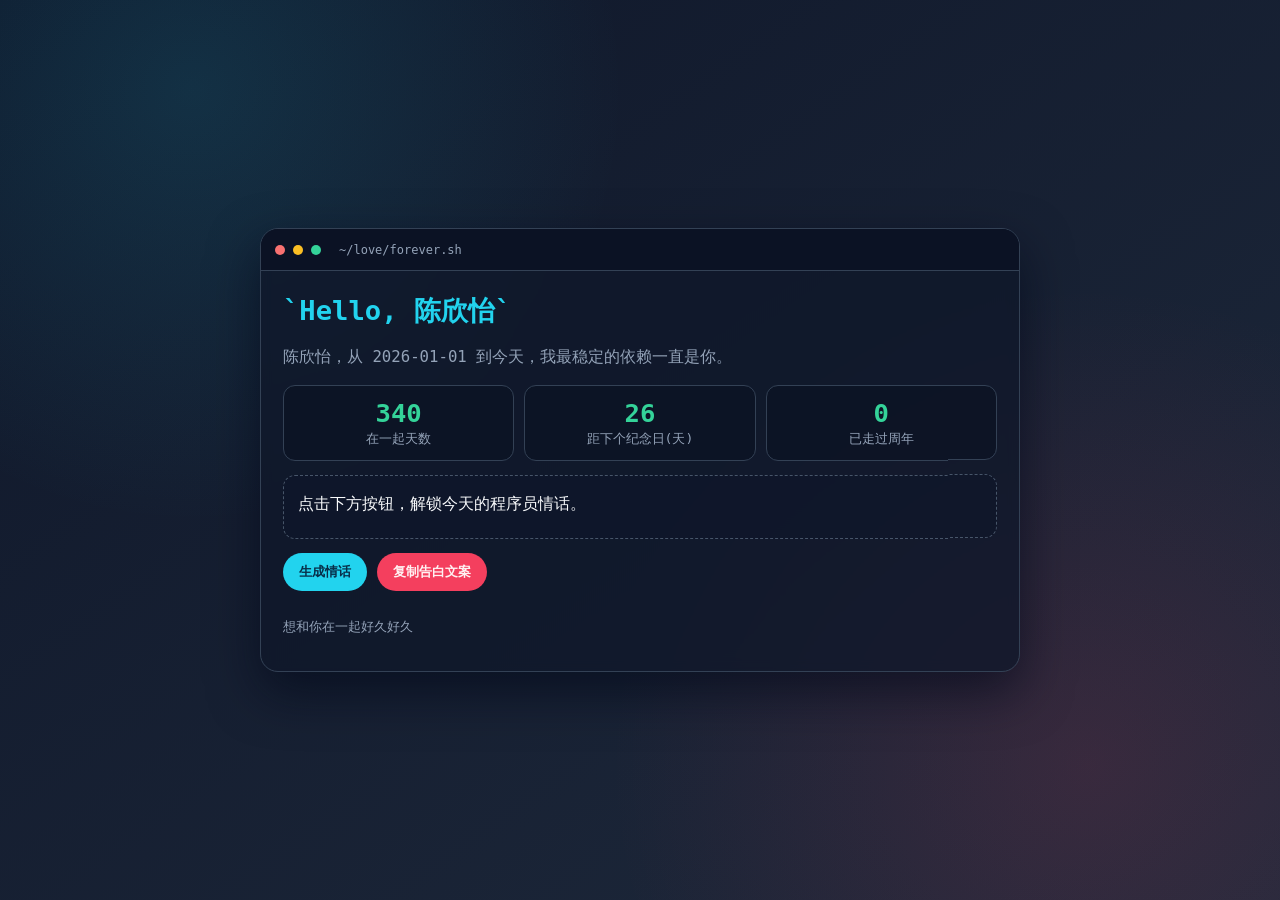
==== index.html @ 3080017d "Add files via upload" ====
﻿<!DOCTYPE html>
<html lang="zh-CN">
<head>
  <meta charset="UTF-8" />
  <meta name="viewport" content="width=device-width, initial-scale=1.0" />
  <title>Programmer Romance</title>
  <style>
    :root {
      --bg-a: #0f172a;
      --bg-b: #1e293b;
      --card: rgba(15, 23, 42, 0.75);
      --line: #334155;
      --text: #e2e8f0;
      --muted: #94a3b8;
      --accent: #22d3ee;
      --accent-2: #f43f5e;
      --good: #34d399;
    }

    * { box-sizing: border-box; }

    body {
      margin: 0;
      min-height: 100vh;
      display: grid;
      place-items: center;
      font-family: "JetBrains Mono", "Consolas", monospace;
      background:
        radial-gradient(circle at 15% 10%, #22d3ee20, transparent 32%),
        radial-gradient(circle at 85% 85%, #f43f5e22, transparent 36%),
        linear-gradient(145deg, var(--bg-a), var(--bg-b));
      color: var(--text);
      padding: 18px;
    }

    .panel {
      width: min(760px, 96vw);
      border: 1px solid var(--line);
      border-radius: 18px;
      background: var(--card);
      backdrop-filter: blur(6px);
      box-shadow: 0 20px 50px #02061799;
      overflow: hidden;
      animation: enter 700ms ease both;
    }

    .bar {
      height: 42px;
      display: flex;
      align-items: center;
      gap: 8px;
      padding: 0 14px;
      border-bottom: 1px solid var(--line);
      background: #0b1224;
    }

    .dot {
      width: 10px;
      height: 10px;
      border-radius: 50%;
    }

    .dot.red { background: #f87171; }
    .dot.yellow { background: #fbbf24; }
    .dot.green { background: #34d399; }

    .path {
      margin-left: 10px;
      font-size: 12px;
      color: var(--muted);
    }

    .content {
      padding: 22px;
      display: grid;
      gap: 14px;
    }

    h1 {
      margin: 0;
      font-size: clamp(1.2rem, 2.8vw, 1.7rem);
      color: var(--accent);
    }

    .line {
      margin: 0;
      color: var(--muted);
      line-height: 1.75;
      font-size: 0.98rem;
    }

    .grid {
      display: grid;
      grid-template-columns: repeat(3, minmax(0, 1fr));
      gap: 10px;
    }

    .box {
      border: 1px solid var(--line);
      background: #0b1224bb;
      border-radius: 12px;
      padding: 12px;
      text-align: center;
    }

    .box .n {
      display: block;
      font-size: clamp(1.15rem, 3vw, 1.6rem);
      color: var(--good);
      font-weight: 700;
    }

    .box .t {
      color: var(--muted);
      font-size: 0.82rem;
    }

    .quote {
      border: 1px dashed #475569;
      border-radius: 12px;
      padding: 14px;
      background: #0f172aaa;
      min-height: 64px;
      line-height: 1.7;
      color: #f8fafc;
    }

    .actions {
      display: flex;
      gap: 10px;
      flex-wrap: wrap;
    }

    button {
      border: 0;
      border-radius: 999px;
      padding: 10px 16px;
      cursor: pointer;
      font-family: inherit;
      font-weight: 600;
      transition: transform 160ms ease, opacity 160ms ease;
    }

    button:hover { transform: translateY(-1px); }

    .btn-quote {
      background: var(--accent);
      color: #082f49;
    }

    .btn-copy {
      background: var(--accent-2);
      color: #fff1f2;
    }

    .hint {
      color: var(--muted);
      font-size: 0.82rem;
    }

    @keyframes enter {
      from { opacity: 0; transform: translateY(12px) scale(0.98); }
      to { opacity: 1; transform: translateY(0) scale(1); }
    }

    @media (max-width: 640px) {
      .grid { grid-template-columns: 1fr; }
      .content { padding: 16px; }
    }
  </style>
</head>
<body>
  <section class="panel">
    <div class="bar">
      <span class="dot red"></span>
      <span class="dot yellow"></span>
      <span class="dot green"></span>
      <span class="path">~/love/forever.sh</span>
    </div>

    <div class="content">
      <h1 id="title">`Hello, 宝贝`</h1>
      <p class="line" id="intro"></p>

      <div class="grid" id="countdown">
        <div class="box"><span class="n" id="days">0</span><span class="t">在一起天数</span></div>
        <div class="box"><span class="n" id="next">0</span><span class="t">距下个纪念日(天)</span></div>
        <div class="box"><span class="n" id="years">0</span><span class="t">已走过周年</span></div>
      </div>

      <div class="quote" id="quote">点击下方按钮，解锁今天的程序员情话。</div>

      <div class="actions">
        <button class="btn-quote" id="newQuote">生成情话</button>
        <button class="btn-copy" id="copyLink">复制告白文案</button>
      </div>

      <p class="hint">想和你在一起好久好久</p>
    </div>
  </section>

  <script>
    const profile = {
      myName: "廖炫旭",
      herName: "陈欣怡",
      anniversary: "2026-01-01"
    };

    const quotes = [
      "你不是我的 bug，你是我每天都想维护的主功能。",
      "如果人生是一次部署，你就是我唯一想上线到永远的版本。",
      "我可以重构一万次代码，但喜欢你这件事一次就确定了。",
      "别人看我像在敲键盘，只有我知道我在给你写未来。",
      "你让我的世界从 404 变成 200 OK。",
      "和你在一起后，我终于理解了什么叫高可用的幸福。",
      "如果心动有日志，那每一行都写着你的名字。",
      "我想和你做一个长期项目，截止日期是白头到老。"
    ];

    const title = document.getElementById("title");
    const intro = document.getElementById("intro");
    const daysEl = document.getElementById("days");
    const nextEl = document.getElementById("next");
    const yearsEl = document.getElementById("years");
    const quoteEl = document.getElementById("quote");
    const newQuoteBtn = document.getElementById("newQuote");
    const copyBtn = document.getElementById("copyLink");

    function parseDate(ymd) {
      const [y, m, d] = ymd.split("-").map(Number);
      return new Date(y, m - 1, d);
    }

    function daysBetween(a, b) {
      const ms = 24 * 60 * 60 * 1000;
      return Math.floor((b - a) / ms);
    }

    function updateProfile() {
      const start = parseDate(profile.anniversary);
      const now = new Date();
      const today = new Date(now.getFullYear(), now.getMonth(), now.getDate());

      title.textContent = "`Hello, " + profile.herName + "`";
      intro.textContent = profile.herName + "，从 " + profile.anniversary + " 到今天，我最稳定的依赖一直是你。";

      const together = Math.max(0, daysBetween(start, today) + 1);
      daysEl.textContent = String(together);

      let yearCount = today.getFullYear() - start.getFullYear();
      const hasNotReached =
        today.getMonth() < start.getMonth() ||
        (today.getMonth() === start.getMonth() && today.getDate() < start.getDate());
      if (hasNotReached) yearCount -= 1;
      yearsEl.textContent = String(Math.max(0, yearCount));

      let nextAnn = new Date(today.getFullYear(), start.getMonth(), start.getDate());
      if (nextAnn < today) nextAnn = new Date(today.getFullYear() + 1, start.getMonth(), start.getDate());
      nextEl.textContent = String(daysBetween(today, nextAnn));
    }

    function randomQuote() {
      const idx = Math.floor(Math.random() * quotes.length);
      quoteEl.textContent = quotes[idx];
    }

    function copyMessage() {
      const text =
        "To " + profile.herName + "\n" +
        "我们已经在一起 " + daysEl.textContent + " 天。\n" +
        quoteEl.textContent + "\n" +
        "from " + profile.myName;

      navigator.clipboard.writeText(text).then(() => {
        copyBtn.textContent = "已复制";
        setTimeout(() => {
          copyBtn.textContent = "复制告白文案";
        }, 1200);
      }).catch(() => {
        copyBtn.textContent = "复制失败";
      });
    }

    updateProfile();
    newQuoteBtn.addEventListener("click", randomQuote);
    copyBtn.addEventListener("click", copyMessage);
  </script>
</body>
</html>
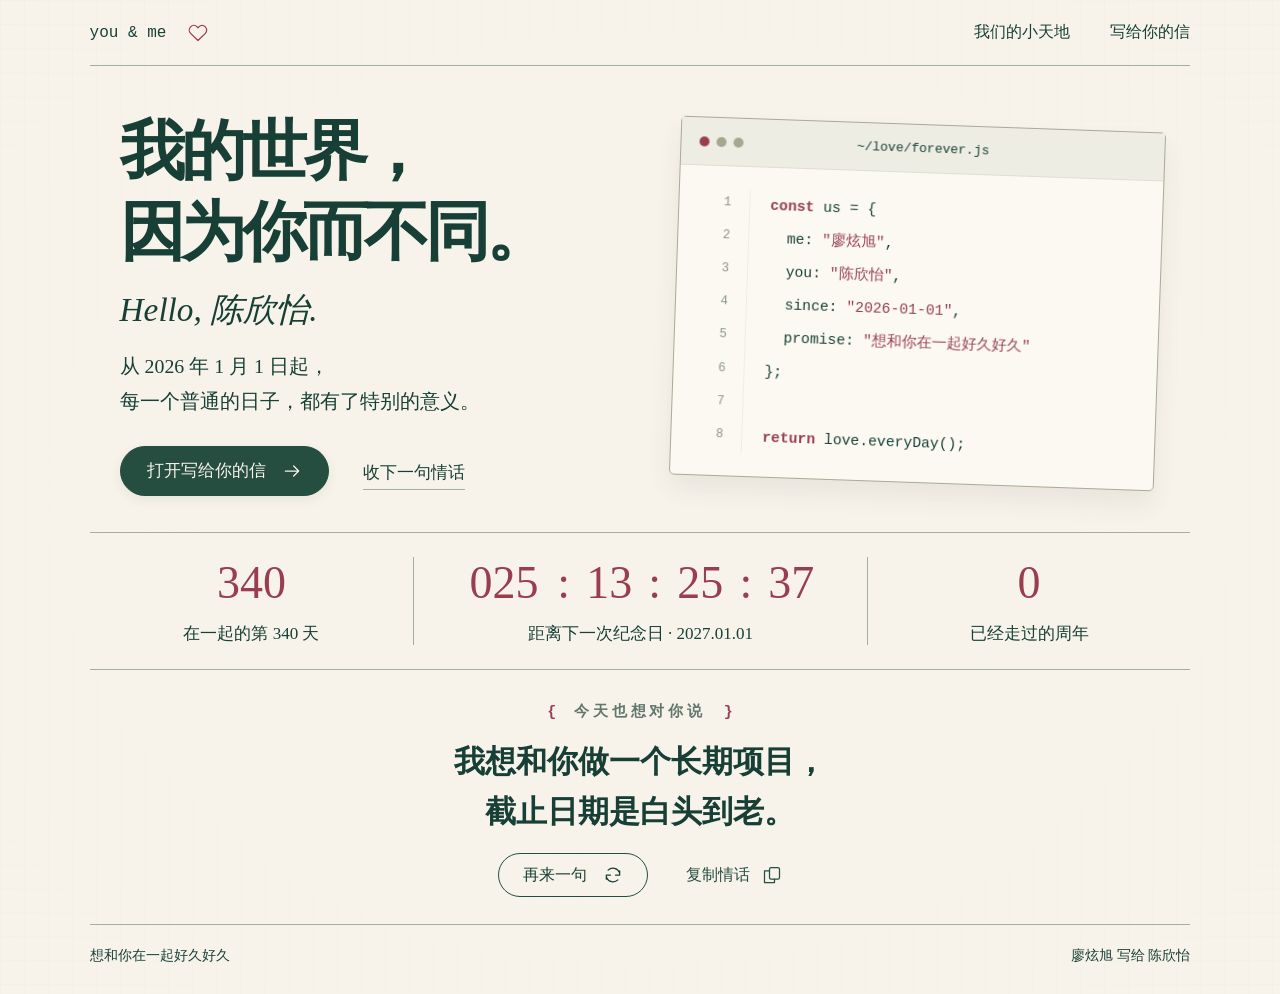
==== commit 1a45c932: "Add our shared little world: pet, garden, home and romantic letter" ====
--- a/index.html
+++ b/index.html
@@ -1,289 +1,421 @@
-﻿<!DOCTYPE html>
+<!DOCTYPE html>
 <html lang="zh-CN">
 <head>
-  <meta charset="UTF-8" />
-  <meta name="viewport" content="width=device-width, initial-scale=1.0" />
-  <title>Programmer Romance</title>
+  <meta charset="UTF-8">
+  <meta name="viewport" content="width=device-width, initial-scale=1, viewport-fit=cover">
+  <meta name="theme-color" content="#f7f3eb">
+  <meta name="description" content="每一个普通的日子，因为你而有了特别的意义。">
+  <title>写给陈欣怡的一封情书</title>
   <style>
     :root {
-      --bg-a: #0f172a;
-      --bg-b: #1e293b;
-      --card: rgba(15, 23, 42, 0.75);
-      --line: #334155;
-      --text: #e2e8f0;
-      --muted: #94a3b8;
-      --accent: #22d3ee;
-      --accent-2: #f43f5e;
-      --good: #34d399;
-    }
-
+      color-scheme: light;
+      --paper: #f7f3eb;
+      --ink: #173f35;
+      --green: #254d40;
+      --rose: #983e4f;
+      --muted: #63776d;
+      --line: #a2afa2;
+      --serif: "Songti SC", "STSong", "SimSun", "Noto Serif CJK SC", serif;
+      --mono: "Cascadia Code", "SFMono-Regular", "Consolas", monospace;
+    }
     * { box-sizing: border-box; }
-
+    html { scroll-behavior: smooth; scroll-padding-top: 24px; }
+    html:has(dialog[open]) { overflow: hidden; }
     body {
       margin: 0;
-      min-height: 100vh;
-      display: grid;
-      place-items: center;
-      font-family: "JetBrains Mono", "Consolas", monospace;
-      background:
-        radial-gradient(circle at 15% 10%, #22d3ee20, transparent 32%),
-        radial-gradient(circle at 85% 85%, #f43f5e22, transparent 36%),
-        linear-gradient(145deg, var(--bg-a), var(--bg-b));
-      color: var(--text);
-      padding: 18px;
-    }
-
-    .panel {
-      width: min(760px, 96vw);
-      border: 1px solid var(--line);
-      border-radius: 18px;
-      background: var(--card);
-      backdrop-filter: blur(6px);
-      box-shadow: 0 20px 50px #02061799;
-      overflow: hidden;
-      animation: enter 700ms ease both;
-    }
-
-    .bar {
-      height: 42px;
-      display: flex;
-      align-items: center;
-      gap: 8px;
-      padding: 0 14px;
-      border-bottom: 1px solid var(--line);
-      background: #0b1224;
-    }
-
-    .dot {
-      width: 10px;
-      height: 10px;
-      border-radius: 50%;
-    }
-
-    .dot.red { background: #f87171; }
-    .dot.yellow { background: #fbbf24; }
-    .dot.green { background: #34d399; }
-
-    .path {
-      margin-left: 10px;
-      font-size: 12px;
-      color: var(--muted);
-    }
-
-    .content {
-      padding: 22px;
-      display: grid;
-      gap: 14px;
-    }
-
-    h1 {
-      margin: 0;
-      font-size: clamp(1.2rem, 2.8vw, 1.7rem);
-      color: var(--accent);
-    }
-
-    .line {
-      margin: 0;
-      color: var(--muted);
-      line-height: 1.75;
-      font-size: 0.98rem;
-    }
-
-    .grid {
-      display: grid;
-      grid-template-columns: repeat(3, minmax(0, 1fr));
-      gap: 10px;
-    }
-
-    .box {
-      border: 1px solid var(--line);
-      background: #0b1224bb;
-      border-radius: 12px;
-      padding: 12px;
-      text-align: center;
-    }
-
-    .box .n {
-      display: block;
-      font-size: clamp(1.15rem, 3vw, 1.6rem);
-      color: var(--good);
-      font-weight: 700;
-    }
-
-    .box .t {
-      color: var(--muted);
-      font-size: 0.82rem;
-    }
-
-    .quote {
-      border: 1px dashed #475569;
-      border-radius: 12px;
-      padding: 14px;
-      background: #0f172aaa;
-      min-height: 64px;
-      line-height: 1.7;
-      color: #f8fafc;
-    }
-
-    .actions {
-      display: flex;
-      gap: 10px;
-      flex-wrap: wrap;
-    }
-
-    button {
-      border: 0;
-      border-radius: 999px;
-      padding: 10px 16px;
-      cursor: pointer;
-      font-family: inherit;
-      font-weight: 600;
-      transition: transform 160ms ease, opacity 160ms ease;
-    }
-
-    button:hover { transform: translateY(-1px); }
-
-    .btn-quote {
-      background: var(--accent);
-      color: #082f49;
-    }
-
-    .btn-copy {
-      background: var(--accent-2);
-      color: #fff1f2;
-    }
-
-    .hint {
-      color: var(--muted);
-      font-size: 0.82rem;
-    }
-
-    @keyframes enter {
-      from { opacity: 0; transform: translateY(12px) scale(0.98); }
-      to { opacity: 1; transform: translateY(0) scale(1); }
-    }
-
-    @media (max-width: 640px) {
-      .grid { grid-template-columns: 1fr; }
-      .content { padding: 16px; }
-    }
+      color: var(--ink);
+      background-color: var(--paper);
+      background-image: linear-gradient(#71877909 1px, transparent 1px), linear-gradient(90deg, #71877909 1px, transparent 1px);
+      background-size: 24px 24px;
+      font-family: var(--serif);
+      -webkit-font-smoothing: antialiased;
+    }
+    button, a { -webkit-tap-highlight-color: transparent; touch-action: manipulation; }
+    button, input, textarea { font: inherit; }
+    button { cursor: pointer; }
+    a { color: inherit; }
+    button, a, textarea { outline-offset: 5px; }
+    :focus-visible { outline: 2px solid var(--rose); }
+    button:disabled { cursor: wait; opacity: .65; }
+    svg { width: 20px; height: 20px; flex-shrink: 0; fill: none; stroke: currentColor; stroke-width: 1.5; stroke-linecap: round; stroke-linejoin: round; }
+    .icon-library, [hidden] { display: none !important; }
+    .page { max-width: 1440px; margin: auto; padding: 0 7%; background: radial-gradient(ellipse at center, var(--paper) 45%, #f7f3eb66 100%); }
+    header { height: 66px; display: flex; align-items: center; justify-content: space-between; border-bottom: 1px solid var(--line); gap: 20px; }
+    .brand { font: 16px var(--mono); display: inline-flex; align-items: center; gap: 22px; text-decoration: none; }
+    .brand svg { color: var(--rose); }
+    nav { display: flex; align-items: center; gap: 40px; font-size: 16px; }
+    nav a { text-decoration: none; padding: 10px 0; }
+    nav a:hover { color: var(--rose); }
+    .hero { padding: 45px 30px 36px; display: grid; grid-template-columns: 1fr 1fr; gap: 70px; align-items: center; }
+    h1 { font-size: clamp(38px, 5.05vw, 73px); line-height: 1.25; font-weight: 700; letter-spacing: -.06em; margin: 0; }
+    h1 span { display: block; }
+    .hello { font-size: clamp(26px, 2.6vw, 38px); font-style: italic; line-height: 1.5; margin: 12px 0 14px; }
+    .intro { margin: 0; font-size: clamp(17px, 1.55vw, 22px); line-height: 1.8; }
+    .hero-actions { display: flex; align-items: center; gap: 34px; margin-top: 26px; flex-wrap: wrap; }
+    .button { display: inline-flex; align-items: center; justify-content: center; gap: 16px; min-height: 48px; padding: 12px 26px; border: 1px solid var(--green); border-radius: 99px; background: transparent; color: var(--ink); font-size: 17px; line-height: 1.4; text-decoration: none; }
+    .primary { color: var(--paper); background: var(--green); box-shadow: 0 4px 12px #173f3512; }
+    .primary:hover { background: var(--ink); }
+    .text-link { border: 0; background: none; padding: 10px 0 5px; border-bottom: 1px solid var(--line); font-size: 17px; text-decoration: none; }
+    .text-link:hover { color: var(--rose); border-color: var(--rose); }
+    .terminal { transform: rotate(2deg); border: 1px solid #a7aa95; border-radius: 5px; background: #fbf9f2; box-shadow: 0 14px 24px #39352412; min-width: 0; }
+    .terminal-bar { position: relative; display: flex; align-items: center; justify-content: center; gap: 7px; padding: 16px; border-bottom: 1px solid #b0b1a540; background: #eeede3; font: 13px var(--mono); }
+    .lights { position: absolute; left: 18px; display: flex; gap: 7px; }
+    .lights i { width: 10px; height: 10px; border-radius: 50%; background: #a7a68f; }
+    .lights i:first-child { background: var(--rose); }
+    .code { counter-reset: code-line; margin: 0; padding: 22px 0; font: clamp(12px, 1.15vw, 16px)/2.25 var(--mono); }
+    .code-line { display: flex; counter-increment: code-line; white-space: pre-wrap; overflow-wrap: anywhere; }
+    .code-line::before { content: counter(code-line); color: #8a958a; font-size: .85em; width: 52px; padding-right: 18px; flex-shrink: 0; text-align: right; border-right: 1px solid #b0b1a529; margin-right: 20px; }
+    .code-line > span { padding-right: 14px; }
+    .keyword, .string { color: var(--rose); }
+    .days { display: grid; grid-template-columns: 1fr 1.4fr 1fr; align-items: center; border-top: 1px solid var(--line); border-bottom: 1px solid var(--line); padding: 24px 0; text-align: center; }
+    .stat + .stat { border-left: 1px solid var(--line); }
+    .number { font-family: Georgia, "Times New Roman", serif; font-size: 46px; line-height: 1.15; color: var(--rose); font-variant-numeric: tabular-nums; }
+    .stat p { margin: 12px 0 0; font-size: 17px; }
+    .clock { display: flex; gap: 12px; justify-content: center; align-items: baseline; white-space: nowrap; }
+    .clock span { min-width: 1.18em; }
+    .clock b { font: inherit; }
+    .clock span:first-child { min-width: 1.8em; }
+    .quote-section { text-align: center; padding: 32px 0 26px; }
+    .quote-label { color: var(--muted); font-size: 15px; letter-spacing: .25em; margin: 0 0 16px; }
+    .quote-label span { color: var(--rose); margin: 0 18px; font-family: var(--mono); letter-spacing: 0; }
+    blockquote { font-size: clamp(23px, 2.45vw, 35px); line-height: 1.6; margin: 0 auto; max-width: 760px; min-height: 100px; white-space: pre-line; font-weight: 700; overflow-wrap: anywhere; }
+    .quote-actions { display: flex; align-items: center; justify-content: center; gap: 38px; margin-top: 16px; }
+    .quote-actions .button { min-height: 44px; padding: 8px 24px; font-size: 16px; }
+    .copy { display: inline-flex; gap: 12px; align-items: center; background: none; color: var(--green); border: 0; padding: 12px 0; font-size: 16px; }
+    .copy:hover { color: var(--rose); }
+    footer { border-top: 1px solid var(--line); display: flex; gap: 24px; justify-content: space-between; padding: 18px 0 26px; font-size: 14px; line-height: 1.8; }
+    footer p { margin: 0; }
+    .toast { position: fixed; left: 50%; bottom: max(24px, env(safe-area-inset-bottom)); transform: translateX(-50%); background: var(--green); color: var(--paper); border-radius: 10px; padding: 12px 20px; max-width: calc(100vw - 32px); width: max-content; font: 15px/1.6 var(--serif); box-shadow: 0 6px 25px #173f3525; z-index: 5; }
+    dialog { border: 1px solid var(--line); color: var(--ink); background: var(--paper); width: min(600px, calc(100% - 32px)); max-height: calc(100dvh - 48px); padding: 42px; border-radius: 8px; box-shadow: 0 30px 100px #142d3540; overflow-y: auto; }
+    dialog::backdrop { background: #172c285f; backdrop-filter: blur(5px); }
+    .dialog-close { position: absolute; top: 12px; right: 12px; border: 0; width: 44px; height: 44px; background: none; color: var(--ink); display: grid; place-items: center; }
+    .letter-heading { font: italic 24px Georgia, var(--serif); color: var(--rose); margin: 0 0 24px; }
+    .letter-body { font-size: 18px; line-height: 2; white-space: pre-line; }
+    .signature { text-align: right; margin: 30px 0 0; font-size: 18px; line-height: 1.8; }
+    .letter-code { font: 12px/1.8 var(--mono); color: var(--muted); border-top: 1px solid var(--line); padding-top: 16px; margin-top: 24px; }
+    .manual-copy h2 { font-size: 22px; margin-top: 0; }
+    .manual-copy p { font-size: 16px; line-height: 1.8; }
+    textarea { width: 100%; min-height: 180px; color: var(--ink); background: #fffdf8; border: 1px solid var(--line); padding: 16px; border-radius: 4px; font-size: 16px; line-height: 1.8; resize: vertical; }
+    .reveal { animation: arrive .7s ease-out both; }
+    .terminal.reveal { animation-name: card-arrive; animation-delay: .12s; }
+    .quote-change { animation: quote-arrive .25s ease-out both; }
+    @keyframes arrive { from { opacity: 0; translate: 0 14px; } to { opacity: 1; translate: 0 0; } }
+    @keyframes card-arrive { from { opacity: 0; translate: 0 20px; } to { opacity: 1; translate: 0 0; } }
+    @keyframes quote-arrive { from { opacity: .2; translate: 0 4px; } to { opacity: 1; translate: 0 0; } }
+    .sr-only { position: absolute; width: 1px; height: 1px; padding: 0; margin: -1px; overflow: hidden; clip: rect(0, 0, 0, 0); white-space: nowrap; border: 0; }
+    @media (min-width: 1500px) { h1 { font-size: 73px; } }
+    @media (max-width: 1100px) {
+      .hero { padding-left: 8px; padding-right: 8px; gap: 34px; }
+      .hero-actions { gap: 20px; }
+      .clock { gap: 6px; }
+      .number { font-size: 38px; }
+      .code-line::before { width: 32px; padding-right: 10px; margin-right: 12px; }
+      .terminal-bar { font-size: 12px; }
+    }
+    @media (max-width: 760px) {
+      .page { padding: 0 6%; }
+      header { height: 66px; }
+      .brand { font-size: 13px; gap: 12px; }
+      nav { gap: 16px; font-size: 13px; }
+      .hero { grid-template-columns: 1fr; padding: 34px 0 30px; gap: 32px; }
+      h1 { font-size: clamp(32px, 8.8vw, 58px); letter-spacing: -.035em; }
+      .hello { font-size: 28px; margin-top: 12px; }
+      .intro { font-size: 17px; }
+      .hero-actions { gap: 22px; margin-top: 22px; }
+      .button, .text-link { font-size: 16px; }
+      .hero-actions .primary { padding: 12px 20px; gap: 12px; }
+      .terminal { transform: rotate(1deg); margin: 4px 3px 4px; }
+      .code { font-size: clamp(12px, 3.2vw, 17px); padding: 14px 0; }
+      .code-line::before { width: 30px; padding-right: 9px; margin-right: 12px; }
+      .terminal-bar { padding: 13px; font-size: 12px; }
+      .days { grid-template-columns: 1fr 1fr; padding: 20px 0; row-gap: 20px; }
+      .stat-countdown { grid-column: 1 / -1; grid-row: 2; border-left: 0 !important; border-top: 1px solid #a2afa255; padding-top: 20px; }
+      .stat-years { grid-column: 2; grid-row: 1; }
+      .number { font-size: 38px; }
+      .clock { gap: 10px; font-size: clamp(30px, 9.5vw, 44px); }
+      .stat p { font-size: 14px; margin-top: 10px; }
+      .quote-section { padding-top: 30px; padding-bottom: 24px; }
+      .quote-label { font-size: 13px; }
+      blockquote { font-size: 24px; min-height: 115px; }
+      .quote-actions { gap: 26px; }
+      footer { flex-direction: column; gap: 4px; font-size: 13px; padding-bottom: max(26px, env(safe-area-inset-bottom)); }
+      dialog { padding: 40px 24px 28px; }
+      .letter-body { font-size: 17px; }
+    }
+    @media (prefers-reduced-motion: reduce) { html { scroll-behavior: auto; } *, *::before, *::after { animation: none !important; transition: none !important; } }
   </style>
 </head>
 <body>
-  <section class="panel">
-    <div class="bar">
-      <span class="dot red"></span>
-      <span class="dot yellow"></span>
-      <span class="dot green"></span>
-      <span class="path">~/love/forever.sh</span>
-    </div>
-
-    <div class="content">
-      <h1 id="title">`Hello, 宝贝`</h1>
-      <p class="line" id="intro"></p>
-
-      <div class="grid" id="countdown">
-        <div class="box"><span class="n" id="days">0</span><span class="t">在一起天数</span></div>
-        <div class="box"><span class="n" id="next">0</span><span class="t">距下个纪念日(天)</span></div>
-        <div class="box"><span class="n" id="years">0</span><span class="t">已走过周年</span></div>
-      </div>
-
-      <div class="quote" id="quote">点击下方按钮，解锁今天的程序员情话。</div>
-
-      <div class="actions">
-        <button class="btn-quote" id="newQuote">生成情话</button>
-        <button class="btn-copy" id="copyLink">复制告白文案</button>
-      </div>
-
-      <p class="hint">想和你在一起好久好久</p>
-    </div>
-  </section>
-
+  <svg class="icon-library" aria-hidden="true"><defs>
+    <symbol id="heart" viewBox="0 0 24 24"><path d="M20.8 4.6a5.5 5.5 0 0 0-7.8 0L12 5.7l-1.1-1.1a5.5 5.5 0 0 0-7.8 7.8L12 21l8.8-8.6a5.5 5.5 0 0 0 0-7.8Z"/></symbol>
+    <symbol id="arrow" viewBox="0 0 24 24"><path d="M4 12h16m-6-6 6 6-6 6"/></symbol>
+    <symbol id="refresh" viewBox="0 0 24 24"><path d="M20 7v5h-5M4 17v-5h5"/><path d="M6.1 6.1a8.4 8.4 0 0 1 13.6 3M4.3 14.9a8.4 8.4 0 0 0 13.6 3"/></symbol>
+    <symbol id="copy-icon" viewBox="0 0 24 24"><rect x="9" y="3" width="12" height="14" rx="2"/><path d="M15 17v4H3V7h6"/></symbol>
+    <symbol id="close" viewBox="0 0 24 24"><path d="m6 6 12 12M6 18 18 6"/></symbol>
+  </defs></svg>
+  <div class="page">
+    <header>
+      <a class="brand" href="#home" aria-label="回到首页">you &amp; me <svg aria-hidden="true"><use href="#heart"/></svg></a>
+      <nav aria-label="页面导航"><a href="./play/">我们的小天地</a><a href="#letter" id="letter-nav">写给你的信</a></nav>
+    </header>
+    <main id="home">
+      <section class="hero" aria-labelledby="hero-heading">
+        <div class="reveal">
+          <h1 id="hero-heading"><span>我的世界，</span><span>因为你而不同。</span></h1>
+          <p class="hello" id="hello">Hello, 陈欣怡.</p>
+          <p class="intro">从 <span id="since-text">2026 年 1 月 1 日</span>起，<br>每一个普通的日子，都有了特别的意义。</p>
+          <div class="hero-actions">
+            <button class="button primary" id="open-letter" aria-haspopup="dialog">打开写给你的信<svg aria-hidden="true"><use href="#arrow"/></svg></button>
+            <a class="text-link" href="#love-quote">收下一句情话</a>
+          </div>
+        </div>
+        <div class="terminal reveal" aria-label="写着我们名字的代码">
+          <div class="terminal-bar"><span class="lights" aria-hidden="true"><i></i><i></i><i></i></span>~/love/forever.js</div>
+          <div class="code" aria-hidden="true">
+            <div class="code-line"><span><b class="keyword">const</b> us = {</span></div>
+            <div class="code-line"><span>  me: <span class="string" id="code-me">"廖炫旭"</span>,</span></div>
+            <div class="code-line"><span>  you: <span class="string" id="code-you">"陈欣怡"</span>,</span></div>
+            <div class="code-line"><span>  since: <span class="string" id="code-since">"2026-01-01"</span>,</span></div>
+            <div class="code-line"><span>  promise: <span class="string">"想和你在一起好久好久"</span></span></div>
+            <div class="code-line"><span>};</span></div>
+            <div class="code-line"><span>&nbsp;</span></div>
+            <div class="code-line"><span><b class="keyword">return</b> love.everyDay();</span></div>
+          </div>
+        </div>
+      </section>
+      <section class="days" id="our-days" aria-label="我们的纪念日">
+        <div class="stat"><div class="number" id="together-days">273</div><p id="together-label">在一起的第 273 天</p></div>
+        <div class="stat stat-countdown">
+          <div class="number clock" role="timer" aria-label="纪念日倒计时" aria-live="off"><span id="count-days">093</span><b>:</b><span id="count-hours">00</span><b>:</b><span id="count-minutes">00</span><b>:</b><span id="count-seconds">00</span></div>
+          <p id="count-caption">距离下一次纪念日 · 2027.01.01</p>
+          <span class="sr-only">倒计时依次为天、小时、分钟、秒，按马来西亚时间计算。</span>
+        </div>
+        <div class="stat stat-years"><div class="number" id="together-years">0</div><p>已经走过的周年</p></div>
+      </section>
+      <section class="quote-section" id="love-quote" aria-labelledby="quote-heading">
+        <h2 class="quote-label" id="quote-heading"><span aria-hidden="true">{</span>今天也想对你说<span aria-hidden="true">}</span></h2>
+        <blockquote id="quote" aria-live="polite" aria-atomic="true">我想和你做一个长期项目，
+截止日期是白头到老。</blockquote>
+        <div class="quote-actions">
+          <button class="button" id="new-quote">再来一句<svg aria-hidden="true"><use href="#refresh"/></svg></button>
+          <button class="copy" id="copy-quote">复制情话<svg aria-hidden="true"><use href="#copy-icon"/></svg></button>
+        </div>
+      </section>
+    </main>
+    <footer><p>想和你在一起好久好久</p><p id="footer-signature">廖炫旭 写给 陈欣怡</p></footer>
+  </div>
+  <dialog id="letter" aria-labelledby="letter-title">
+    <button class="dialog-close" data-close="letter" aria-label="关闭情书"><svg aria-hidden="true"><use href="#close"/></svg></button>
+    <h2 class="letter-heading" id="letter-title">To 陈欣怡,</h2>
+    <div class="letter-body" id="letter-body"></div>
+    <p class="signature">想和你在一起好久好久<br><span id="letter-signature">廖炫旭</span></p>
+    <p class="letter-code">const love = () =&gt; chooseYouEveryDay();</p>
+  </dialog>
+  <dialog class="manual-copy" id="manual-copy" aria-labelledby="copy-title">
+    <button class="dialog-close" data-close="manual-copy" aria-label="关闭复制窗口"><svg aria-hidden="true"><use href="#close"/></svg></button>
+    <h2 id="copy-title">把这句话带走</h2>
+    <p>浏览器暂时无法自动复制。长按下面的文字，选择「全选」和「复制」即可。</p>
+    <textarea id="copy-text" readonly aria-label="要复制的情话"></textarea>
+  </dialog>
+  <div class="toast" id="toast" role="status" hidden></div>
+  <noscript><p style="padding: 20px; text-align: center">请启用浏览器 JavaScript，让纪念日倒计时和情话按钮陪你一起运行。</p></noscript>
   <script>
+    // Edit these three values to personalize the page. Keep the date as YYYY-MM-DD.
     const profile = {
       myName: "廖炫旭",
       herName: "陈欣怡",
       anniversary: "2026-01-01"
     };
 
-    const quotes = [
-      "你不是我的 bug，你是我每天都想维护的主功能。",
-      "如果人生是一次部署，你就是我唯一想上线到永远的版本。",
-      "我可以重构一万次代码，但喜欢你这件事一次就确定了。",
-      "别人看我像在敲键盘，只有我知道我在给你写未来。",
-      "你让我的世界从 404 变成 200 OK。",
-      "和你在一起后，我终于理解了什么叫高可用的幸福。",
-      "如果心动有日志，那每一行都写着你的名字。",
-      "我想和你做一个长期项目，截止日期是白头到老。"
+    const loveQuotes = [
+      "我想和你做一个长期项目，\n截止日期是白头到老。",
+      "如果心动有日志，\n那每一行都写着你的名字。",
+      "我可以重构一万次代码，\n但喜欢你这件事，一次就确定了。",
+      "世界偶尔会出现 404，\n但你一直是我想回去的首页。",
+      "想把每一个平凡的明天，\n都写进有你的未来里。",
+      "你不需要读懂我的代码，\n只需要知道，我的偏爱都给了你。",
+      "程序有结束的时候，\n想念你却没有终止条件。",
+      "我的未来不需要太复杂，\n有你，有我，有慢慢变老的日子。",
+      "如果人生有默认选项，\n我想把你设为每一天。",
+      "最想和你一起调试的，\n是往后每一个柴米油盐的日子。",
+      "你让我的世界从 404，\n变成了 200 OK。",
+      "我的喜欢不是随机数，\n每一次运行，结果都是你。"
     ];
 
-    const title = document.getElementById("title");
-    const intro = document.getElementById("intro");
-    const daysEl = document.getElementById("days");
-    const nextEl = document.getElementById("next");
-    const yearsEl = document.getElementById("years");
-    const quoteEl = document.getElementById("quote");
-    const newQuoteBtn = document.getElementById("newQuote");
-    const copyBtn = document.getElementById("copyLink");
-
-    function parseDate(ymd) {
-      const [y, m, d] = ymd.split("-").map(Number);
-      return new Date(y, m - 1, d);
-    }
-
-    function daysBetween(a, b) {
-      const ms = 24 * 60 * 60 * 1000;
-      return Math.floor((b - a) / ms);
-    }
-
-    function updateProfile() {
-      const start = parseDate(profile.anniversary);
-      const now = new Date();
-      const today = new Date(now.getFullYear(), now.getMonth(), now.getDate());
-
-      title.textContent = "`Hello, " + profile.herName + "`";
-      intro.textContent = profile.herName + "，从 " + profile.anniversary + " 到今天，我最稳定的依赖一直是你。";
-
-      const together = Math.max(0, daysBetween(start, today) + 1);
-      daysEl.textContent = String(together);
-
-      let yearCount = today.getFullYear() - start.getFullYear();
-      const hasNotReached =
-        today.getMonth() < start.getMonth() ||
-        (today.getMonth() === start.getMonth() && today.getDate() < start.getDate());
-      if (hasNotReached) yearCount -= 1;
-      yearsEl.textContent = String(Math.max(0, yearCount));
-
-      let nextAnn = new Date(today.getFullYear(), start.getMonth(), start.getDate());
-      if (nextAnn < today) nextAnn = new Date(today.getFullYear() + 1, start.getMonth(), start.getDate());
-      nextEl.textContent = String(daysBetween(today, nextAnn));
-    }
-
-    function randomQuote() {
-      const idx = Math.floor(Math.random() * quotes.length);
-      quoteEl.textContent = quotes[idx];
-    }
-
-    function copyMessage() {
-      const text =
-        "To " + profile.herName + "\n" +
-        "我们已经在一起 " + daysEl.textContent + " 天。\n" +
-        quoteEl.textContent + "\n" +
-        "from " + profile.myName;
-
-      navigator.clipboard.writeText(text).then(() => {
-        copyBtn.textContent = "已复制";
-        setTimeout(() => {
-          copyBtn.textContent = "复制告白文案";
-        }, 1200);
-      }).catch(() => {
-        copyBtn.textContent = "复制失败";
+    const DAY_MS = 86400000;
+    const KL_OFFSET_MS = 8 * 3600000;
+    const klFormatter = new Intl.DateTimeFormat("en-CA", {
+      timeZone: "Asia/Kuala_Lumpur", year: "numeric", month: "2-digit", day: "2-digit"
+    });
+
+    function parseYmd(value) {
+      const match = /^(\d{4})-(\d{2})-(\d{2})$/.exec(value);
+      if (!match) throw new Error("Anniversary must use YYYY-MM-DD.");
+      const [, year, month, day] = match.map(Number);
+      const stamp = new Date(Date.UTC(year, month - 1, day));
+      if (year < 1900 || stamp.getUTCFullYear() !== year || stamp.getUTCMonth() !== month - 1 || stamp.getUTCDate() !== day) {
+        throw new Error("Anniversary is not a valid date.");
+      }
+      return { year, month, day };
+    }
+
+    function dateOrdinal(date) {
+      // UTC ordinals measure calendar days without the visitor's timezone or DST.
+      return Date.UTC(date.year, date.month - 1, date.day) / DAY_MS;
+    }
+
+    function anniversaryInYear(start, year) {
+      // A February 29 anniversary is celebrated on February 28 in non-leap years.
+      const lastDay = new Date(Date.UTC(year, start.month, 0)).getUTCDate();
+      return { year, month: start.month, day: Math.min(start.day, lastDay) };
+    }
+
+    function dateLabel(date) {
+      return `${date.year}.${String(date.month).padStart(2, "0")}.${String(date.day).padStart(2, "0")}`;
+    }
+
+    function getLoveState(startValue, now = new Date()) {
+      const start = parseYmd(startValue);
+      const parts = Object.fromEntries(klFormatter.formatToParts(now).map(part => [part.type, part.value]));
+      const today = { year: Number(parts.year), month: Number(parts.month), day: Number(parts.day) };
+      const day = dateOrdinal(today);
+      const first = dateOrdinal(start);
+      const upcomingStart = day < first;
+      let target = upcomingStart ? start : anniversaryInYear(start, today.year);
+      const isAnniversary = !upcomingStart && day === dateOrdinal(target);
+      let years = upcomingStart ? 0 : today.year - start.year;
+      if (!upcomingStart && day < dateOrdinal(target)) years -= 1;
+      if (!upcomingStart && day > dateOrdinal(target)) target = anniversaryInYear(start, today.year + 1);
+      // Malaysia is UTC+08:00, so the shared countdown ends at midnight there.
+      const targetMs = dateOrdinal(target) * DAY_MS - KL_OFFSET_MS;
+      const remaining = isAnniversary ? 0 : Math.max(0, Math.ceil((targetMs - now.getTime()) / 1000));
+      return {
+        together: upcomingStart ? 0 : day - first + 1,
+        years: Math.max(0, years), target, isAnniversary, upcomingStart,
+        countdown: {
+          days: Math.floor(remaining / 86400), hours: Math.floor(remaining % 86400 / 3600),
+          minutes: Math.floor(remaining % 3600 / 60), seconds: remaining % 60
+        }
+      };
+    }
+
+    function chooseNextIndex(length, current, random = Math.random) {
+      if (length <= 1) return 0;
+      const candidate = Math.floor(random() * (length - 1));
+      return candidate >= current ? candidate + 1 : candidate;
+    }
+
+    function initPage() {
+      const el = id => document.getElementById(id);
+      const letter = el("letter");
+      const manualCopy = el("manual-copy");
+      const start = parseYmd(profile.anniversary);
+      let quoteIndex = 0;
+      let toastTimer;
+      let previousLabel = "";
+
+      document.title = `写给${profile.herName}的一封情书`;
+      el("hello").textContent = `Hello, ${profile.herName}.`;
+      el("since-text").textContent = `${start.year} 年 ${start.month} 月 ${start.day} 日`;
+      el("code-me").textContent = JSON.stringify(profile.myName);
+      el("code-you").textContent = JSON.stringify(profile.herName);
+      el("code-since").textContent = JSON.stringify(profile.anniversary);
+      el("footer-signature").textContent = `${profile.myName} 写给 ${profile.herName}`;
+      el("letter-title").textContent = `To ${profile.herName},`;
+      el("letter-signature").textContent = profile.myName;
+      el("letter-body").textContent = `有些话，写进代码里太短，放在心里又太满。所以，我想认真写给你。\n\n我不一定能把每一天都过得很精彩，但我想让你知道：在每一个普通的日子里，你都是我最特别的那个人。\n\n比起漂亮的承诺，我更想慢慢学会听你说话、记住你的喜欢，在你需要的时候，好好陪着你。\n\n以后的生活也许会有小小的 bug，但我想和你一起耐心解决。不会因为一时的困难，就放弃我们这个项目。\n\n如果未来是一段还没写完的程序，我希望往后的每一行，都有你。`;
+
+      function updateClock() {
+        const state = getLoveState(profile.anniversary);
+        el("together-days").textContent = String(state.together);
+        el("together-label").textContent = state.upcomingStart ? "期待我们的第一天" : `在一起的第 ${state.together} 天`;
+        el("together-years").textContent = String(state.years);
+        for (const [key, value] of Object.entries(state.countdown)) {
+          el(`count-${key}`).textContent = String(value).padStart(key === "days" ? 3 : 2, "0");
+        }
+        const caption = state.isAnniversary
+          ? (state.years > 0 ? `今天是我们的 ${state.years} 周年纪念日` : "今天，是我们的第一天")
+          : `${state.upcomingStart ? "距离我们的开始" : "距离下一次纪念日"} · ${dateLabel(state.target)}`;
+        el("count-caption").textContent = caption;
+        if (caption !== previousLabel) {
+          previousLabel = caption;
+          el("count-caption").setAttribute("aria-live", "polite");
+        }
+      }
+
+      function notify(message) {
+        clearTimeout(toastTimer);
+        el("toast").textContent = message;
+        el("toast").hidden = false;
+        toastTimer = setTimeout(() => { el("toast").hidden = true; }, 2600);
+      }
+
+      function openLetter(event) {
+        if (event) event.preventDefault();
+        if (!letter.open) letter.showModal();
+      }
+
+      el("open-letter").addEventListener("click", openLetter);
+      el("letter-nav").addEventListener("click", openLetter);
+      for (const button of document.querySelectorAll("[data-close]")) {
+        button.addEventListener("click", () => el(button.dataset.close).close());
+      }
+      for (const dialog of [letter, manualCopy]) {
+        dialog.addEventListener("click", event => {
+          const rect = dialog.getBoundingClientRect();
+          if (event.target === dialog && (event.clientX < rect.left || event.clientX > rect.right || event.clientY < rect.top || event.clientY > rect.bottom)) {
+            dialog.close();
+          }
+        });
+      }
+
+      el("new-quote").addEventListener("click", () => {
+        quoteIndex = chooseNextIndex(loveQuotes.length, quoteIndex);
+        el("quote").textContent = loveQuotes[quoteIndex];
+        el("quote").classList.remove("quote-change");
+        void el("quote").offsetWidth;
+        el("quote").classList.add("quote-change");
       });
-    }
-
-    updateProfile();
-    newQuoteBtn.addEventListener("click", randomQuote);
-    copyBtn.addEventListener("click", copyMessage);
+
+      el("copy-quote").addEventListener("click", async () => {
+        updateClock();
+        const state = getLoveState(profile.anniversary);
+        const progress = state.upcomingStart ? "期待我们的第一天。" : `我们已经在一起 ${state.together} 天。`;
+        const text = `To ${profile.herName}\n${progress}\n\n${loveQuotes[quoteIndex]}\n\nFrom ${profile.myName}`;
+        const button = el("copy-quote");
+        button.disabled = true;
+        try {
+          if (!navigator.clipboard || !window.isSecureContext) throw new Error("Clipboard unavailable.");
+          await navigator.clipboard.writeText(text);
+          notify("已复制，把这句心里话送给她吧。");
+        } catch {
+          el("copy-text").value = text;
+          manualCopy.showModal();
+          el("copy-text").focus();
+          el("copy-text").select();
+          el("copy-text").setSelectionRange(0, text.length);
+        } finally {
+          button.disabled = false;
+        }
+      });
+
+      updateClock();
+      let clockTimer = setInterval(updateClock, 1000);
+      document.addEventListener("visibilitychange", () => {
+        clearInterval(clockTimer);
+        if (!document.hidden) { updateClock(); clockTimer = setInterval(updateClock, 1000); }
+      });
+      if (window.location.hash === "#letter") openLetter();
+      window.addEventListener("hashchange", () => { if (window.location.hash === "#letter") openLetter(); });
+    }
+
+    if (typeof document !== "undefined") {
+      try { initPage(); }
+      catch (error) {
+        document.getElementById("count-caption").textContent = "纪念日格式有误，请使用有效的 YYYY-MM-DD 日期。";
+        console.error(error);
+      }
+    }
   </script>
 </body>
 </html>
